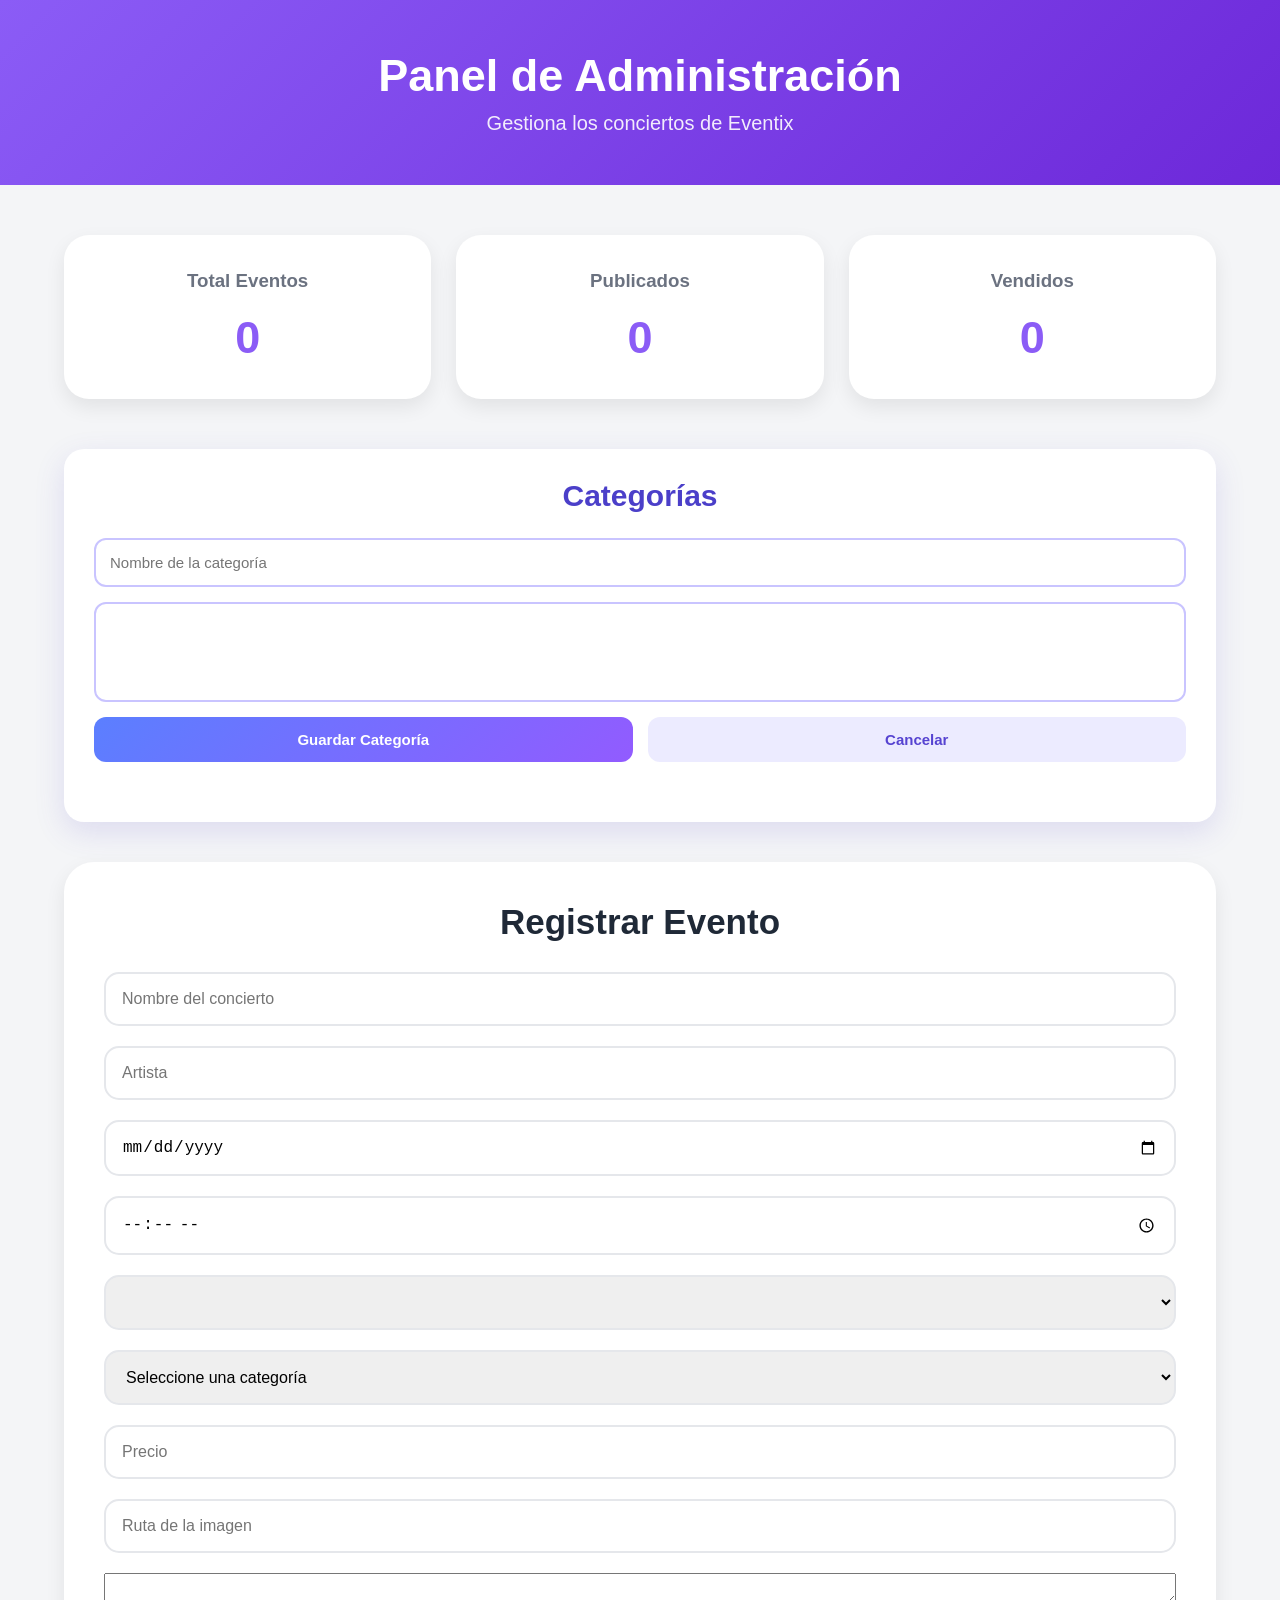
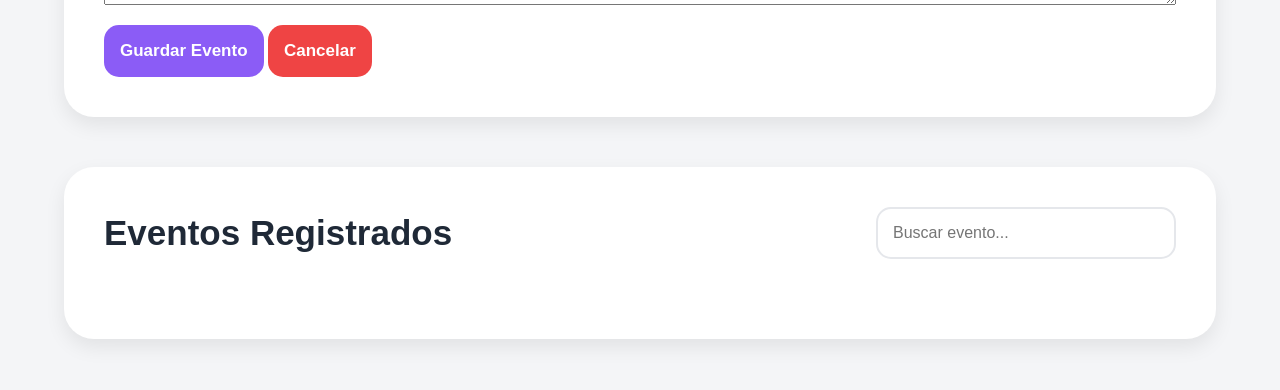
==== admin.html @ 8edb468b "Primer commit para repositorio de evaluacion" ====
<!DOCTYPE html>
<html lang="es">

<head>

    <meta charset="UTF-8">

    <meta
        name="viewport"
        content="width=device-width, initial-scale=1.0">

    <title>Administrador | Eventix</title>

    <link
        rel="stylesheet"
        href="css/styles.css">

</head>

<body>

    <header>

        <h1>Panel de Administración</h1>

        <p>
            Gestiona los conciertos de Eventix
        </p>

    </header>

    <main>

        <!-- ========================= -->
        <!-- DASHBOARD -->
        <!-- ========================= -->

        <section id="dashboard">

            <div class="card-dashboard">

                <h3>Total Eventos</h3>

                <span id="totalEventos">
                    0
                </span>

            </div>

            <div class="card-dashboard">

                <h3>Publicados</h3>

                <span id="eventosPublicados">
                    0
                </span>

            </div>

            <div class="card-dashboard">

                <h3>Vendidos</h3>

                <span id="eventosVendidos">
                    0
                </span>

            </div>

        </section>

        <!-- ========================= -->
        <!-- CATEGORÍAS -->
        <!-- ========================= -->

        <section id="categorias">

            <h2>
                Categorías
            </h2>

            <div class="formCategoria">

                <input
                    type="hidden"
                    id="idCategoria">

                <input
                    type="text"
                    id="nombreCategoria"
                    placeholder="Nombre de la categoría">

                <textarea
                    id="descripcionCategoria"
                    placeholder="Descripción">
                </textarea>

                <div class="accionesCategoria">

                    <button
                        id="btnGuardarCategoria">

                        Guardar Categoría

                    </button>

                    <button
                        id="btnCancelarCategoria">

                        Cancelar

                    </button>

                </div>

            </div>

            <div id="listaCategorias">

            </div>

        </section>

        <!-- ========================= -->
        <!-- EVENTOS -->
        <!-- ========================= -->

        <section id="formulario">

            <h2>

                Registrar Evento

            </h2>

            <input
                type="hidden"
                id="idEvento">

            <input
                type="text"
                id="nombreEvento"
                placeholder="Nombre del concierto">

            <input
                type="text"
                id="artistaEvento"
                placeholder="Artista">

            <input
                type="date"
                id="fechaEvento">

            <input
                type="time"
                id="horaEvento">

            <select id="ciudadEvento"></select>
            
            <select
                id="categoriaEvento">

                <option value="">

                    Seleccione una categoría

                </option>

            </select>

            <input
                type="number"
                id="precioEvento"
                placeholder="Precio">

            <input
                type="text"
                id="imagenEvento"
                placeholder="Ruta de la imagen">

            <textarea
                id="descripcionEvento"
                placeholder="Descripción del concierto">
            </textarea>

            <div class="accionesFormulario">

                <button
                    id="btnGuardarEvento">

                    Guardar Evento

                </button>

                <button
                    id="btnCancelarEdicion">

                    Cancelar

                </button>

            </div>

        </section>

        <!-- ========================= -->
        <!-- BUSCADOR -->
        <!-- ========================= -->

        <section id="eventos">

            <div class="encabezado">

                <h2>

                    Eventos Registrados

                </h2>

                <input
                    type="text"
                    id="buscarEvento"
                    placeholder="Buscar evento...">

            </div>

            <div id="listaEventos">

            </div>

        </section>

    </main>

    <script src="js/categorias.js"></script>

    <script src="js/admin.js"></script>

</body>

</html>
---- css/styles.css ----
/* =======================
    GENERALES
======================= */

* {
    margin: 0;
    padding: 0;
    box-sizing: border-box;
}

body {
    font-family: Arial, Helvetica, sans-serif;
    background: #f3f4f8;
    color: #1f2937;
}

/* =======================
        NAVBAR
======================= */

.navbar {
    background: white;
    height: 80px;

    display: flex;
    justify-content: space-around;
    align-items: center;

    box-shadow: 0 2px 10px rgba(0,0,0,.05);
}

.logo h2 {
    font-size: 38px;
    font-weight: bold;
}

.menu {
    list-style: none;
    display: flex;
    gap: 40px;
}

.menu a {
    text-decoration: none;
    color: #1f2937;
    font-weight: bold;
}

.acciones input {
    border: none;
    background: #f0f0f0;
    border-radius: 30px;
    padding: 12px 20px;
    width: 220px;
}

/* =======================
      PROMOCIONES
======================= */

.promociones {
    width: 90%;
    max-width: 1200px;
    margin: 40px auto;

    display: grid;
    grid-template-columns: repeat(3, 1fr);
    gap: 30px;
}

.promo {
    padding: 40px;
    border-radius: 25px;
    color: white;
}

.promo h3 {
    font-size: 38px;
    margin-bottom: 20px;
}

.promo p {
    font-size: 20px;
}

.morado {
    background: linear-gradient(
        45deg,
        #8b5cf6,
        #6d28d9
    );
}

.azul {
    background: linear-gradient(
        45deg,
        #3b82f6,
        #2563eb
    );
}

.naranja {
    background: linear-gradient(
        45deg,
        #f97316,
        #ea580c
    );
}

/* =======================
          HERO
======================= */

.hero {
    width: 90%;
    max-width: 1200px;
    margin: auto;

    display: grid;
    grid-template-columns: 2fr 1fr;
    gap: 30px;
}

.hero-imagen {
    position: relative;
}

.hero-imagen img {
    width: 100%;
    height: 600px;
    object-fit: cover;
    border-radius: 35px;
}

.hero-info {
    position: absolute;
    left: 40px;
    bottom: 40px;
    color: white;
}

.hero-info span {
    background: rgba(255,255,255,.2);
    padding: 10px 20px;
    border-radius: 30px;
}

.hero-info h1 {
    font-size: 80px;
    margin: 20px 0;
}

.hero-info p {
    font-size: 30px;
    margin-bottom: 25px;
}

.hero-info button {
    border: none;
    background: #8b5cf6;
    color: white;
    padding: 18px 35px;
    border-radius: 20px;
    cursor: pointer;
    font-size: 18px;
}

/* =======================
      EVENTOS LATERALES
======================= */

.eventos-laterales {
    display: flex;
    flex-direction: column;
    gap: 20px;
}

.mini-card {
    background: white;
    padding: 25px;
    border-radius: 25px;

    display: flex;
    gap: 20px;
    align-items: center;

    box-shadow: 0 5px 15px rgba(0,0,0,.05);
}

.mini-card img {
    width: 90px;
    height: 90px;
    object-fit: cover;
    border-radius: 20px;
}

.mini-card h4 {
    font-size: 28px;
    margin-bottom: 10px;
}

.mini-card p {
    color: gray;
}

.mini-card strong {
    color: #8b5cf6;
    font-size: 22px;
}

/* =======================
    PROXIMOS EVENTOS
======================= */

.proximos {
    width: 90%;
    max-width: 1200px;
    margin: 100px auto;
}

.titulo {
    text-align: center;
    margin-bottom: 60px;
}

.titulo h2 {
    font-size: 65px;
}

.contenedor-cards {
    display: grid;
    grid-template-columns:
        repeat(
            auto-fit,
            minmax(280px, 1fr)
        );

    gap: 30px;
}

.card {
    background: white;
    border-radius: 30px;
    overflow: hidden;

    box-shadow: 0 10px 25px rgba(0,0,0,.08);
}

.card img {
    width: 100%;
    height: 220px;
    object-fit: cover;
}

.contenido {
    padding: 25px;
}

.contenido span {
    color: #8b5cf6;
    font-weight: bold;
}

.contenido h3 {
    font-size: 32px;
    margin: 15px 0;
}

.contenido p {
    margin-bottom: 10px;
    color: gray;
}

.contenido h4 {
    font-size: 30px;
    margin: 20px 0;
}

.contenido button {
    width: 100%;
    border: none;
    background: #8b5cf6;
    color: white;
    padding: 15px;
    border-radius: 15px;
    cursor: pointer;
}

/* =======================
        FOOTER
======================= */

footer {
    background: white;
    padding: 50px;

    display: flex;
    justify-content: space-around;
    flex-wrap: wrap;
    gap: 40px;
}

footer h2,
footer h3 {
    margin-bottom: 20px;
}

footer a {
    display: block;
    text-decoration: none;
    color: gray;
    margin-bottom: 10px;
}




/* =======================
        LOGIN
======================= */

.login {
    width: 90%;
    max-width: 450px;
    margin: 100px auto;
    background: white;
    padding: 40px;
    border-radius: 30px;
    box-shadow: 0 10px 30px rgba(0, 0, 0, .08);

    display: flex;
    flex-direction: column;
    gap: 20px;
}

.login h1 {
    text-align: center;
    font-size: 40px;
    color: #1f2937;
    margin-bottom: 20px;
}

.login input {
    width: 100%;
    padding: 16px 20px;

    border: 2px solid #e5e7eb;
    border-radius: 15px;

    font-size: 16px;
    outline: none;

    transition: .3s;
}

.login input:focus {
    border-color: #8b5cf6;
}

.login button {
    background: #8b5cf6;
    color: white;

    border: none;
    border-radius: 15px;

    padding: 16px;
    font-size: 18px;
    font-weight: bold;

    cursor: pointer;
    transition: .3s;
}

.login button:hover {
    background: #7c3aed;
    transform: translateY(-3px);
}




/* =======================
        GENERALES
======================= */

* {
    margin: 0;
    padding: 0;
    box-sizing: border-box;
}

body {
    font-family: Arial, Helvetica, sans-serif;
    background: #f4f5f7;
    color: #1f2937;
}

/* =======================
        HEADER
======================= */

header {
    background: linear-gradient(
        135deg,
        #8b5cf6,
        #6d28d9
    );

    color: white;
    text-align: center;
    padding: 50px 20px;
}

header h1 {
    font-size: 45px;
    margin-bottom: 10px;
}

header p {
    font-size: 20px;
    opacity: .9;
}

/* =======================
        MAIN
======================= */

main {
    width: 90%;
    max-width: 1200px;
    margin: 50px auto;
}

/* =======================
      DASHBOARD
======================= */

#dashboard {
    display: grid;
    grid-template-columns:
        repeat(
            auto-fit,
            minmax(220px, 1fr)
        );

    gap: 25px;
    margin-bottom: 50px;
}

.card-dashboard {
    background: white;
    border-radius: 25px;
    padding: 35px;
    text-align: center;

    box-shadow:
        0 8px 20px
        rgba(0, 0, 0, .08);
}

.card-dashboard h3 {
    color: #6b7280;
    margin-bottom: 20px;
}

.card-dashboard span {
    font-size: 45px;
    font-weight: bold;
    color: #8b5cf6;
}

/* =======================
      FORMULARIO
======================= */

#formulario {
    background: white;
    border-radius: 30px;
    padding: 40px;

    box-shadow:
        0 8px 20px
        rgba(0, 0, 0, .08);

    margin-bottom: 50px;

    display: flex;
    flex-direction: column;
    gap: 20px;
}

#formulario h2 {
    text-align: center;
    margin-bottom: 10px;
    font-size: 35px;
}

#formulario input,
#formulario select {
    width: 100%;
    padding: 16px;

    border: 2px solid #e5e7eb;
    border-radius: 15px;

    font-size: 16px;
    outline: none;

    transition: .3s;
}

#formulario input:focus,
#formulario select:focus {
    border-color: #8b5cf6;
}

#formulario input[type="file"] {
    padding: 12px;
}

/* =======================
        BOTONES
======================= */

#formulario button {
    border: none;
    padding: 16px;
    border-radius: 15px;

    font-size: 17px;
    font-weight: bold;

    cursor: pointer;
    transition: .3s;
}

#btnGuardarEvento {
    background: #8b5cf6;
    color: white;
}

#btnGuardarEvento:hover {
    background: #7c3aed;
}

#btnActualizarEvento {
    background: #2563eb;
    color: white;
}

#btnActualizarEvento:hover {
    background: #1d4ed8;
}

#btnCancelarEdicion {
    background: #ef4444;
    color: white;
}

#btnCancelarEdicion:hover {
    background: #dc2626;
}

/* =======================
      EVENTOS
======================= */

#eventos {
    background: white;
    border-radius: 30px;
    padding: 40px;

    box-shadow:
        0 8px 20px
        rgba(0, 0, 0, .08);
}

.encabezado {
    display: flex;
    justify-content: space-between;
    align-items: center;
    gap: 20px;

    margin-bottom: 40px;
}

.encabezado h2 {
    font-size: 35px;
}

#buscarEvento {
    width: 300px;
    padding: 15px;

    border: 2px solid #e5e7eb;
    border-radius: 15px;

    font-size: 16px;
    outline: none;
}

#buscarEvento:focus {
    border-color: #8b5cf6;
}

/* =======================
      LISTA EVENTOS
======================= */

#listaEventos {
    display: grid;
    grid-template-columns:
        repeat(
            auto-fit,
            minmax(300px, 1fr)
        );

    gap: 30px;
}

.card-evento {
    background: #fafafa;
    border-radius: 25px;
    overflow: hidden;

    box-shadow:
        0 5px 15px
        rgba(0, 0, 0, .06);

    transition: .3s;
}

.card-evento:hover {
    transform: translateY(-5px);
}

.card-evento img {
    width: 100%;
    height: 220px;
    object-fit: cover;
}

.card-contenido {
    padding: 25px;
}

.card-contenido h3 {
    font-size: 28px;
    margin-bottom: 10px;
}

.card-contenido p {
    margin-bottom: 10px;
    color: #6b7280;
}

.card-contenido h4 {
    color: #8b5cf6;
    font-size: 28px;
    margin: 20px 0;
}

/* =======================
  BOTONES DE LAS TARJETAS
======================= */

.acciones-card {
    display: flex;
    gap: 15px;
}

.acciones-card button {
    flex: 1;

    border: none;
    border-radius: 12px;

    padding: 12px;
    cursor: pointer;

    color: white;
    font-weight: bold;
}

.btn-editar {
    background: #2563eb;
}

.btn-eliminar {
    background: #ef4444;
}


/* =======================
  BOTONES DE ELIMINAR Y EDITAR
======================= */

.acciones-card {
    display: flex;
    gap: 10px;
    margin-top: 20px;
}

.acciones-card button {
    flex: 1;
    border: none;
    padding: 12px;
    border-radius: 12px;
    color: white;
    font-weight: bold;
    cursor: pointer;
}

.btn-editar {
    background: #2563eb;
}

.btn-eliminar {
    background: #ef4444;
}






/*=========================
        MODAL
=========================*/

.modal{

    position:fixed;

    inset:0;

    background:rgba(0,0,0,.55);

    display:flex;

    justify-content:center;

    align-items:center;

    z-index:1000;

}

.oculto{

    display:none;

}

.modal-contenido{

    width:500px;

    max-height:650px;

    overflow:auto;

    background:white;

    border-radius:20px;

    padding:25px;

}

.modal-header{

    display:flex;

    justify-content:space-between;

    align-items:center;

    margin-bottom:20px;

}

.modal-header button{

    width:40px;

    height:40px;

    border:none;

    border-radius:50%;

    cursor:pointer;

}

.itemCarrito{

    display:flex;

    gap:15px;

    margin-bottom:20px;

    align-items:center;

}

.itemCarrito img{

    width:80px;

    height:80px;

    object-fit:cover;

    border-radius:12px;

}

.itemInfo{

    flex:1;

}

.itemInfo h4{

    margin-bottom:5px;

}

.itemInfo p{

    color:#666;

}

.btnEliminar{

    background:#ff4d7d;

    color:white;

    border:none;

    padding:8px 15px;

    border-radius:10px;

    cursor:pointer;

}

.totalCarrito{

    border-top:1px solid #ddd;

    margin-top:20px;

    padding-top:20px;

}

#formularioCompra{

    margin-top:25px;

    border-top:1px solid #ddd;

    padding-top:20px;

}

#formularioCompra h3{

    margin-bottom:15px;

}

#formularioCompra input{

    margin-bottom:12px;

}

#confirmarCompra{

    width:100%;

}


/*========================================
            CATEGORÍAS
========================================*/

#categorias{

    margin:40px 0;

    padding:30px;

    background:#ffffff;

    border-radius:20px;

    box-shadow:0 10px 30px rgba(85,75,200,.15);

}

#categorias h2{

    color:#4b3fc9;

    margin-bottom:25px;

    text-align:center;

    font-size:30px;

}

/*==========================
      FORMULARIO
==========================*/

.formCategoria{

    display:flex;

    flex-direction:column;

    gap:15px;

}

.formCategoria input,

.formCategoria textarea{

    padding:14px;

    border:2px solid #c9c4ff;

    border-radius:12px;

    outline:none;

    font-size:15px;

    transition:.3s;

}

.formCategoria textarea{

    resize:none;

    min-height:100px;

}

.formCategoria input:focus,

.formCategoria textarea:focus{

    border-color:#7b5cff;

    box-shadow:0 0 10px rgba(123,92,255,.25);

}

/*==========================
        BOTONES
==========================*/

.accionesCategoria{

    display:flex;

    gap:15px;

}

.accionesCategoria button{

    flex:1;

    padding:14px;

    border:none;

    border-radius:12px;

    font-size:15px;

    font-weight:bold;

    cursor:pointer;

    transition:.3s;

}

#btnGuardarCategoria{

    background:linear-gradient(135deg,#5b7fff,#925bff);

    color:white;

}

#btnGuardarCategoria:hover{

    transform:translateY(-2px);

    box-shadow:0 8px 18px rgba(91,127,255,.35);

}

#btnCancelarCategoria{

    background:#ecebff;

    color:#5643d1;

}

#btnCancelarCategoria:hover{

    background:#ddd9ff;

}

/*==========================
     LISTA CATEGORÍAS
==========================*/

#listaCategorias{

    margin-top:30px;

    display:flex;

    flex-direction:column;

    gap:15px;

}

/*==========================
      CARD
==========================*/

.cardCategoria{

    display:flex;

    justify-content:space-between;

    align-items:center;

    padding:18px 20px;

    background:linear-gradient(
        135deg,
        #f7f6ff,
        #eef3ff
    );

    border-left:6px solid #7b5cff;

    border-radius:15px;

    transition:.3s;

}

.cardCategoria:hover{

    transform:translateY(-3px);

    box-shadow:0 10px 25px rgba(95,80,255,.15);

}

.cardCategoria h3{

    color:#4b3fc9;

    margin-bottom:5px;

}

.cardCategoria p{

    color:#666;

    font-size:14px;

}

/*==========================
   BOTONES DE LA CARD
==========================*/

.cardCategoria .accionesCategoria{

    display:flex;

    gap:10px;

}

.editarCategoria{

    background:#5b7fff;

    color:white;

    border:none;

    padding:10px 16px;

    border-radius:10px;

    cursor:pointer;

    transition:.3s;

}

.editarCategoria:hover{

    background:#4666e8;

}

.eliminarCategoria{

    background:#e74c8b;

    color:white;

    border:none;

    padding:10px 16px;

    border-radius:10px;

    cursor:pointer;

    transition:.3s;

}

.eliminarCategoria:hover{

    background:#cf3373;

}


.btnCarrito{

    display:flex;

    align-items:center;

    gap:8px;

    padding:10px 18px;

    border:none;

    border-radius:10px;

    background:#6C63FF;

    color:white;

    cursor:pointer;

    font-size:18px;

    font-weight:bold;

    transition:.3s;

}

.btnCarrito:hover{

    background:#8A2BE2;

}

#contadorCarrito{

    background:white;

    color:#6C63FF;

    width:22px;

    height:22px;

    border-radius:50%;

    display:flex;

    justify-content:center;

    align-items:center;

    font-size:13px;

    font-weight:bold;

}
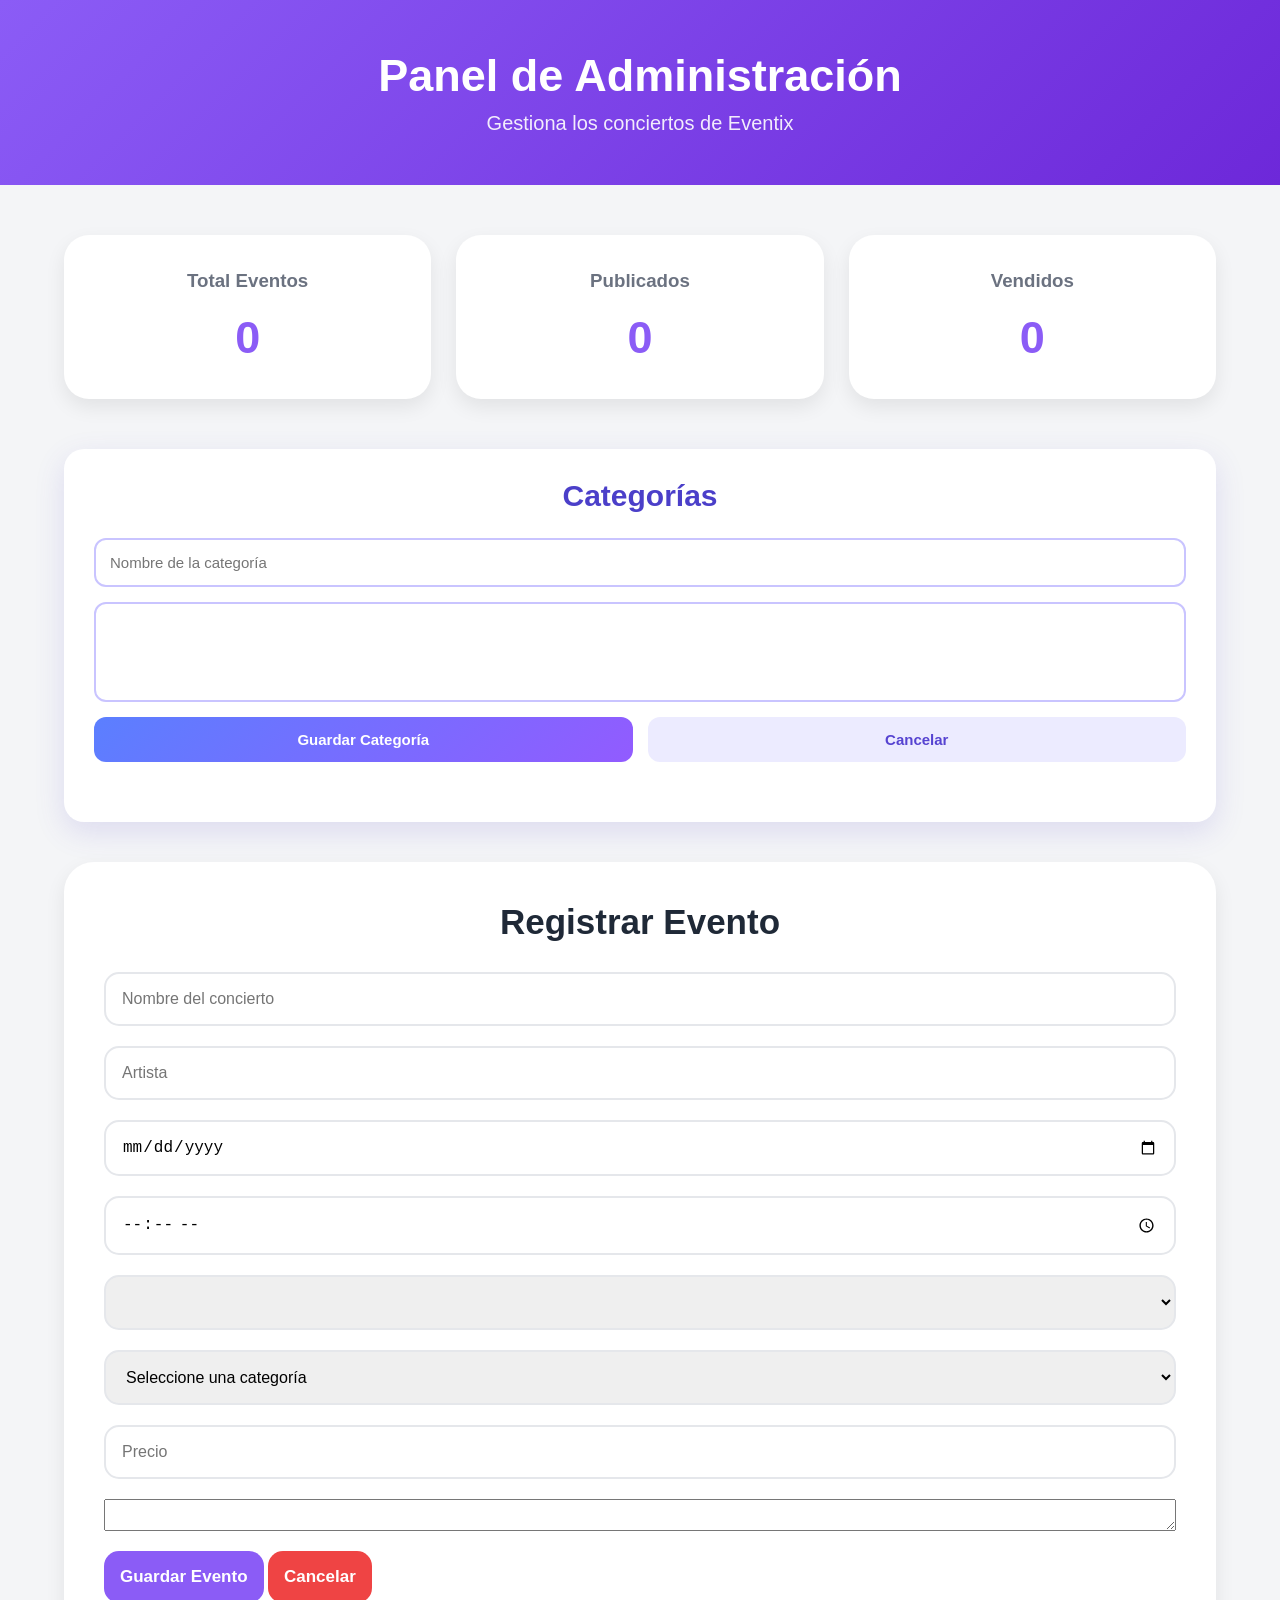
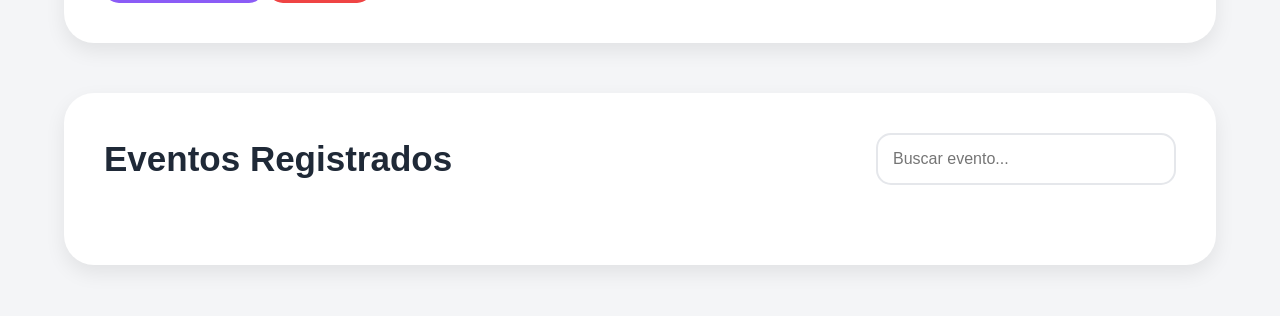
==== commit 45584397: "comiitr" ====
--- a/admin.html
+++ b/admin.html
@@ -173,10 +173,6 @@
                 id="precioEvento"
                 placeholder="Precio">
 
-            <input
-                type="text"
-                id="imagenEvento"
-                placeholder="Ruta de la imagen">
 
             <textarea
                 id="descripcionEvento"
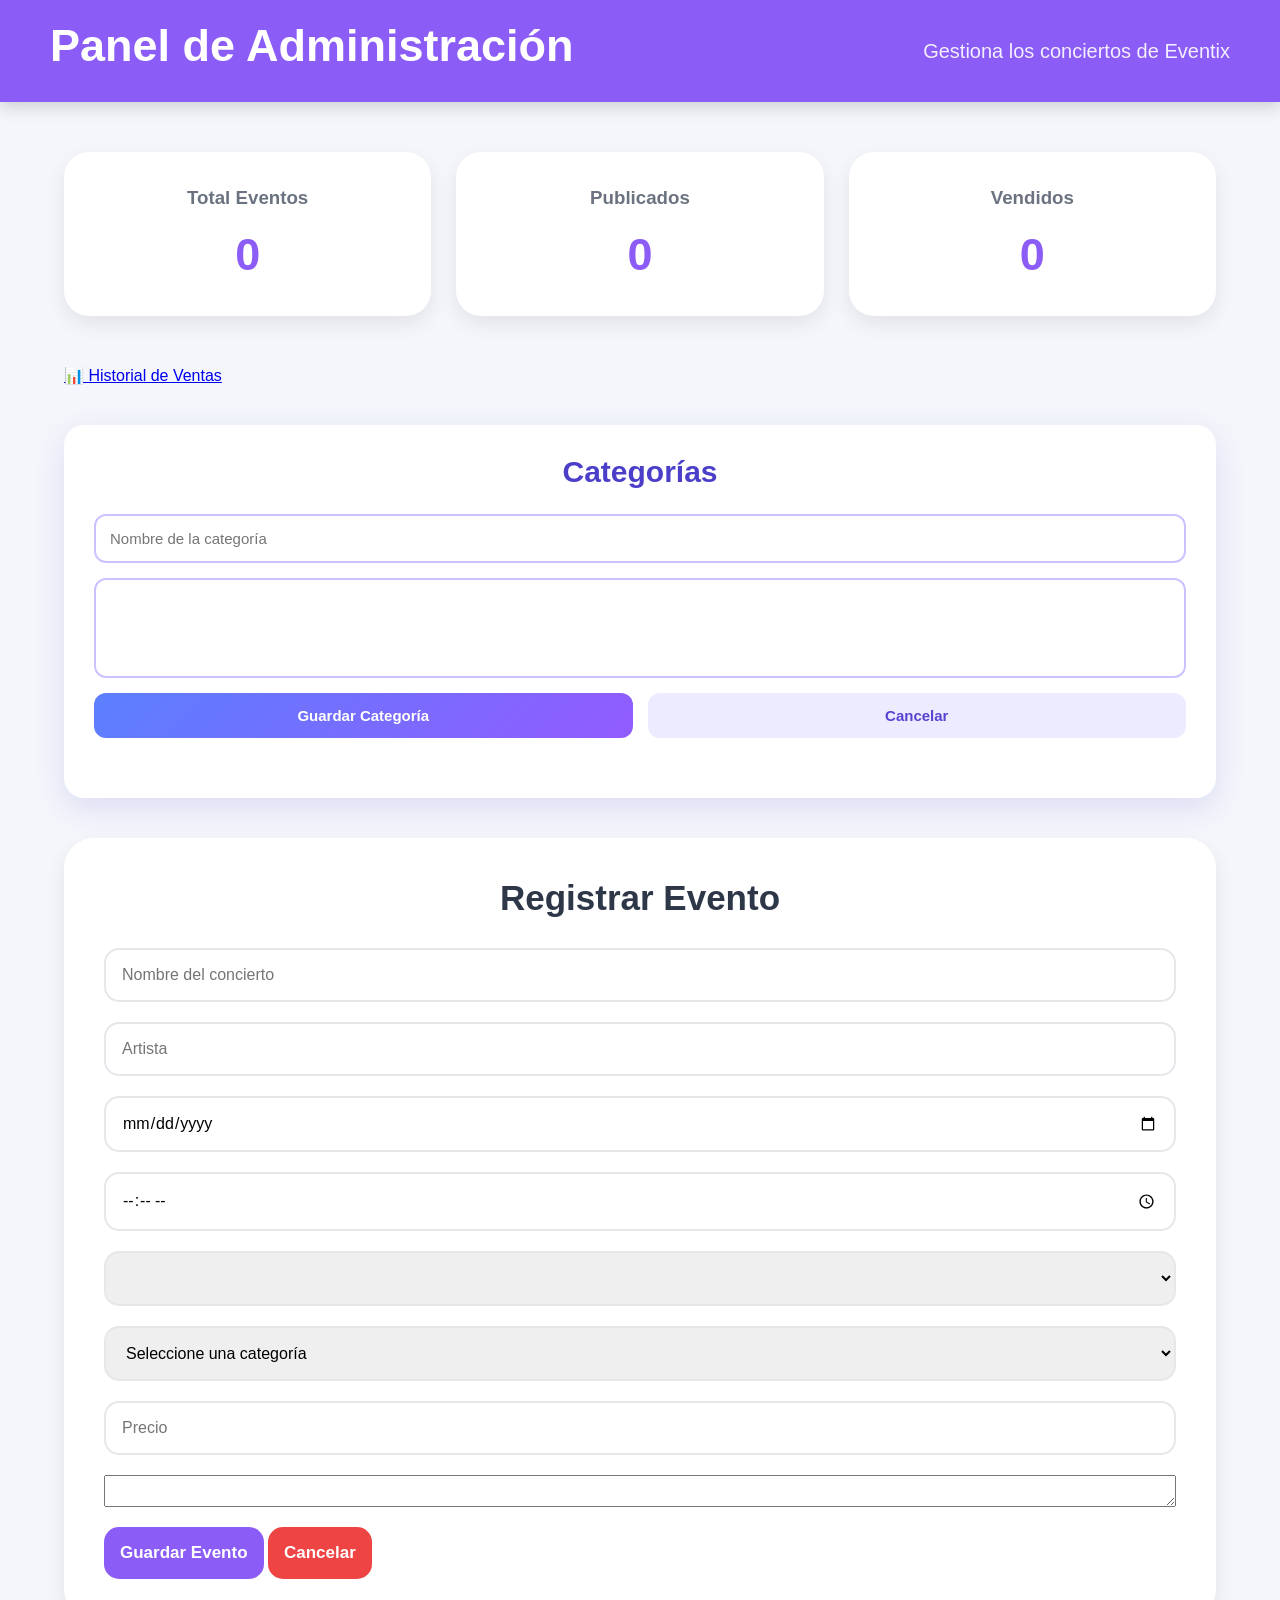
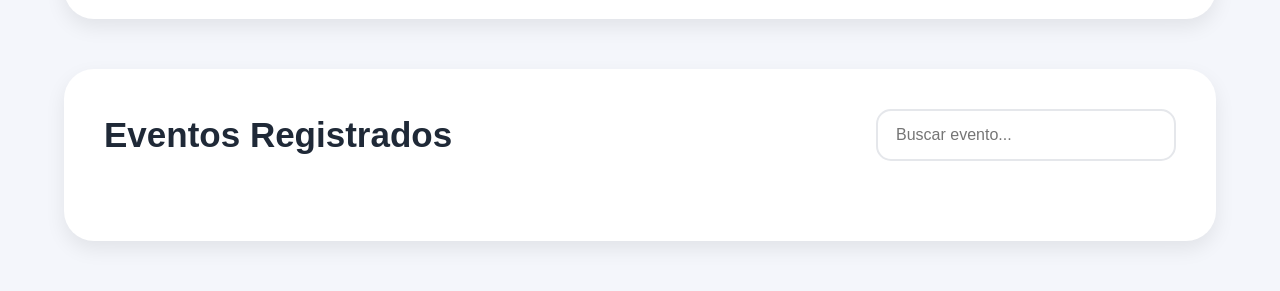
==== commit c97871fd: "commit hoy" ====
--- a/admin.html
+++ b/admin.html
@@ -68,6 +68,11 @@
             </div>
 
         </section>
+        <a href="historia-ventas.html" class="btnHistorial">
+
+            📊 Historial de Ventas
+        
+        </a>
 
         <!-- ========================= -->
         <!-- CATEGORÍAS -->
@@ -232,6 +237,8 @@
 
     <script src="js/admin.js"></script>
 
+    <script type="module" src="js/historia-ventas.js"></script>
+
 </body>
 
 </html>
--- a/css/styles.css
+++ b/css/styles.css
@@ -563,164 +563,254 @@
 }
 
 /* =======================
-      EVENTOS
-======================= */
-
-#eventos {
-    background: white;
-    border-radius: 30px;
-    padding: 40px;
-
-    box-shadow:
-        0 8px 20px
-        rgba(0, 0, 0, .08);
-}
-
-.encabezado {
-    display: flex;
-    justify-content: space-between;
-    align-items: center;
-    gap: 20px;
-
-    margin-bottom: 40px;
-}
-
-.encabezado h2 {
-    font-size: 35px;
-}
-
-#buscarEvento {
-    width: 300px;
-    padding: 15px;
-
-    border: 2px solid #e5e7eb;
-    border-radius: 15px;
-
-    font-size: 16px;
-    outline: none;
-}
-
-#buscarEvento:focus {
-    border-color: #8b5cf6;
+        EVENTOS
+======================= */
+
+#eventos{
+    background:#fff;
+    border-radius:30px;
+    padding:40px;
+    box-shadow:0 8px 20px rgba(0,0,0,.08);
+}
+
+/* =======================
+      ENCABEZADO
+======================= */
+
+.encabezado{
+    display:flex;
+    justify-content:space-between;
+    align-items:center;
+    gap:20px;
+    margin-bottom:40px;
+    flex-wrap:wrap;
+}
+
+.encabezado h2{
+    font-size:35px;
+    color:#1f2937;
+}
+
+#buscarEvento{
+    width:300px;
+    padding:15px 18px;
+    border:2px solid #e5e7eb;
+    border-radius:15px;
+    font-size:16px;
+    outline:none;
+    transition:.3s;
+}
+
+#buscarEvento:focus{
+    border-color:#8b5cf6;
 }
 
 /* =======================
       LISTA EVENTOS
 ======================= */
 
-#listaEventos {
-    display: grid;
+#listaEventos{
+
+    display:grid;
+
     grid-template-columns:
-        repeat(
-            auto-fit,
-            minmax(300px, 1fr)
-        );
-
-    gap: 30px;
-}
-
-.card-evento {
-    background: #fafafa;
-    border-radius: 25px;
-    overflow: hidden;
-
-    box-shadow:
-        0 5px 15px
-        rgba(0, 0, 0, .06);
-
-    transition: .3s;
-}
-
-.card-evento:hover {
-    transform: translateY(-5px);
-}
-
-.card-evento img {
-    width: 100%;
-    height: 220px;
-    object-fit: cover;
-}
-
-.card-contenido {
-    padding: 25px;
-}
-
-.card-contenido h3 {
-    font-size: 28px;
-    margin-bottom: 10px;
-}
-
-.card-contenido p {
-    margin-bottom: 10px;
-    color: #6b7280;
-}
-
-.card-contenido h4 {
-    color: #8b5cf6;
-    font-size: 28px;
-    margin: 20px 0;
-}
-
-/* =======================
-  BOTONES DE LAS TARJETAS
-======================= */
-
-.acciones-card {
-    display: flex;
-    gap: 15px;
-}
-
-.acciones-card button {
-    flex: 1;
-
-    border: none;
-    border-radius: 12px;
-
-    padding: 12px;
-    cursor: pointer;
-
-    color: white;
-    font-weight: bold;
-}
-
-.btn-editar {
-    background: #2563eb;
-}
-
-.btn-eliminar {
-    background: #ef4444;
-}
-
-
-/* =======================
-  BOTONES DE ELIMINAR Y EDITAR
-======================= */
-
-.acciones-card {
-    display: flex;
-    gap: 10px;
-    margin-top: 20px;
-}
-
-.acciones-card button {
-    flex: 1;
-    border: none;
-    padding: 12px;
-    border-radius: 12px;
-    color: white;
-    font-weight: bold;
-    cursor: pointer;
-}
-
-.btn-editar {
-    background: #2563eb;
-}
-
-.btn-eliminar {
-    background: #ef4444;
-}
-
-
+    repeat(auto-fit,minmax(330px,1fr));
+
+    gap:30px;
+
+}
+
+/* =======================
+        TARJETA
+======================= */
+
+.cardEvento{
+
+    background:#fff;
+
+    border-radius:22px;
+
+    overflow:hidden;
+
+    box-shadow:0 10px 25px rgba(0,0,0,.08);
+
+    transition:.3s;
+
+    display:flex;
+
+    flex-direction:column;
+
+}
+
+.cardEvento:hover{
+
+    transform:translateY(-8px);
+
+    box-shadow:0 15px 35px rgba(0,0,0,.15);
+
+}
+
+/* =======================
+        IMAGEN
+======================= */
+
+.cardEvento img{
+
+    width:100%;
+
+    height:250px;
+
+    object-fit:cover;
+
+    display:block;
+
+    background:#ececec;
+
+}
+
+/* =======================
+      INFORMACIÓN
+======================= */
+
+.infoEvento{
+
+    padding:25px;
+
+    display:flex;
+
+    flex-direction:column;
+
+    gap:8px;
+
+}
+
+.infoEvento h3{
+
+    font-size:28px;
+
+    color:#111827;
+
+    margin-bottom:10px;
+
+}
+
+.infoEvento p{
+
+    margin:0;
+
+    color:#6b7280;
+
+    font-size:15px;
+
+    line-height:1.5;
+
+}
+
+.infoEvento strong{
+
+    color:#111827;
+
+}
+
+/* Estado */
+
+.infoEvento p:last-of-type{
+
+    font-weight:bold;
+
+}
+
+/* =======================
+        BOTONES
+======================= */
+
+.accionesEvento{
+
+    display:grid;
+
+    grid-template-columns:repeat(2,1fr);
+
+    gap:10px;
+
+    margin-top:20px;
+
+}
+
+.accionesEvento button{
+
+    border:none;
+
+    padding:12px;
+
+    border-radius:12px;
+
+    color:#fff;
+
+    font-size:14px;
+
+    font-weight:600;
+
+    cursor:pointer;
+
+    transition:.25s;
+
+}
+
+/* EDITAR */
+
+.editarEvento{
+
+    background:#3b82f6;
+
+}
+
+.editarEvento:hover{
+
+    background:#2563eb;
+
+}
+
+/* ELIMINAR */
+
+.eliminarEvento{
+
+    background:#ef4444;
+
+}
+
+.eliminarEvento:hover{
+
+    background:#dc2626;
+
+}
+
+/* PUBLICAR */
+
+.publicarEvento{
+
+    background:#8b5cf6;
+
+}
+
+.publicarEvento:hover{
+
+    background:#7c3aed;
+
+}
+
+/* IMAGEN */
+
+.imagenEvento{
+
+    background:#10b981;
+
+}
+
+.imagenEvento:hover{
+
+    background:#059669;
+
+}
 
 
 
@@ -1221,3 +1311,576 @@
 
 }
 
+
+/*=====================================================
+            HISTORIAL DE VENTAS
+=====================================================*/
+
+#ventas{
+
+    background:#ffffff;
+
+    padding:35px;
+
+    border-radius:20px;
+
+    box-shadow:0 8px 20px rgba(0,0,0,.08);
+
+}
+
+.encabezadoVentas{
+
+    display:flex;
+
+    justify-content:space-between;
+
+    align-items:center;
+
+    margin-bottom:25px;
+
+}
+
+.encabezadoVentas h2{
+
+    color:#7c3aed;
+
+    font-size:34px;
+
+    font-weight:700;
+
+}
+
+#buscarVenta{
+
+    width:320px;
+
+    padding:12px 18px;
+
+    border:2px solid #ddd;
+
+    border-radius:12px;
+
+    outline:none;
+
+    font-size:15px;
+
+}
+
+#buscarVenta:focus{
+
+    border-color:#7c3aed;
+
+}
+
+/*=====================================================
+                TABLA
+=====================================================*/
+
+.contenedorTabla{
+
+    overflow-x:auto;
+
+    border-radius:15px;
+
+}
+
+.tablaVentas{
+
+    width:100%;
+
+    border-collapse:collapse;
+
+    background:white;
+
+    min-width:1100px;
+
+}
+
+.tablaVentas thead{
+
+    background:#7c3aed;
+
+    color:white;
+
+}
+
+.tablaVentas thead th{
+
+    padding:18px;
+
+    text-align:left;
+
+    font-size:15px;
+
+    font-weight:bold;
+
+}
+
+.tablaVentas tbody tr{
+
+    border-bottom:1px solid #ececec;
+
+    transition:.2s;
+
+}
+
+.tablaVentas tbody tr:nth-child(even){
+
+    background:#fafafa;
+
+}
+
+.tablaVentas tbody tr:hover{
+
+    background:#ede9fe;
+
+}
+
+.tablaVentas td{
+
+    padding:15px;
+
+    color:#444;
+
+    font-size:14px;
+
+}
+
+/*=====================================================
+            ESTADOS
+=====================================================*/
+
+.estadoPagado{
+
+    background:#dcfce7;
+
+    color:#166534;
+
+    padding:6px 14px;
+
+    border-radius:20px;
+
+    font-size:13px;
+
+    font-weight:bold;
+
+}
+
+.estadoPendiente{
+
+    background:#fee2e2;
+
+    color:#991b1b;
+
+    padding:6px 14px;
+
+    border-radius:20px;
+
+    font-size:13px;
+
+    font-weight:bold;
+
+}
+
+/*=====================================================
+            BOTONES
+=====================================================*/
+
+.btnVer{
+
+    background:#2563eb;
+
+    color:white;
+
+    border:none;
+
+    padding:8px 15px;
+
+    border-radius:10px;
+
+    cursor:pointer;
+
+    transition:.3s;
+
+}
+
+.btnVer:hover{
+
+    background:#1d4ed8;
+
+}
+
+.btnEliminarVenta{
+
+    background:#ef4444;
+
+    color:white;
+
+    border:none;
+
+    padding:8px 15px;
+
+    border-radius:10px;
+
+    cursor:pointer;
+
+    transition:.3s;
+
+}
+
+.btnEliminarVenta:hover{
+
+    background:#dc2626;
+
+}
+
+/*=====================================================
+            DASHBOARD
+=====================================================*/
+
+#dashboardVentas{
+
+    display:grid;
+
+    grid-template-columns:repeat(3,1fr);
+
+    gap:25px;
+
+    margin-bottom:35px;
+
+}
+
+.cardDashboard{
+
+    background:white;
+
+    border-left:8px solid #7c3aed;
+
+    border-radius:18px;
+
+    padding:25px;
+
+    box-shadow:0 5px 15px rgba(0,0,0,.08);
+
+}
+
+.cardDashboard h3{
+
+    color:#777;
+
+    font-size:17px;
+
+    margin-bottom:12px;
+
+}
+
+.cardDashboard span{
+
+    font-size:34px;
+
+    font-weight:bold;
+
+    color:#7c3aed;
+
+}
+
+
+/*=====================================================
+            Historial de ventas
+=====================================================*/
+
+
+
+/*=====================================================
+                    GENERAL
+=====================================================*/
+
+*{
+    margin:0;
+    padding:0;
+    box-sizing:border-box;
+    font-family:"Poppins",sans-serif;
+}
+
+body{
+    background:#f4f6fb;
+    color:#2d3748;
+}
+
+/*=====================================================
+                    HEADER
+=====================================================*/
+
+header{
+
+    background:#8b5cf6;
+    color:white;
+
+    display:flex;
+    justify-content:space-between;
+    align-items:center;
+
+    padding:20px 50px;
+
+    box-shadow:0 6px 15px rgba(0,0,0,.15);
+
+}
+
+.logo{
+
+    display:flex;
+    align-items:center;
+    gap:12px;
+
+}
+
+.logo i{
+
+    font-size:30px;
+
+}
+
+.logo h2{
+
+    font-size:28px;
+    font-weight:700;
+
+}
+
+nav a{
+
+    color:white;
+    text-decoration:none;
+
+    padding:12px 20px;
+
+    border:2px solid rgba(255,255,255,.3);
+
+    border-radius:12px;
+
+    transition:.3s;
+
+    font-weight:600;
+
+}
+
+nav a:hover{
+
+    background:white;
+    color:#8b5cf6;
+
+}
+
+/*=====================================================
+                    CONTENEDOR
+=====================================================*/
+
+.historial{
+
+    width:95%;
+    max-width:1300px;
+
+    margin:40px auto;
+
+}
+
+/*=====================================================
+                    TITULO
+=====================================================*/
+
+.titulo{
+
+    text-align:center;
+
+    margin-bottom:35px;
+
+}
+
+.titulo h1{
+
+    font-size:42px;
+    color:#8b5cf6;
+
+}
+
+.titulo p{
+
+    color:#6b7280;
+    font-size:18px;
+
+    margin-top:10px;
+
+}
+
+/*=====================================================
+                    BUSCADOR
+=====================================================*/
+
+.busqueda{
+
+    display:flex;
+    justify-content:center;
+
+    margin-bottom:35px;
+
+}
+
+#buscarVenta{
+
+    width:500px;
+    max-width:100%;
+
+    padding:15px 20px;
+
+    border:none;
+    border-radius:15px;
+
+    background:white;
+
+    box-shadow:0 5px 15px rgba(0,0,0,.08);
+
+    outline:none;
+
+    font-size:16px;
+
+}
+
+#buscarVenta:focus{
+
+    border:2px solid #8b5cf6;
+
+}
+
+/*=====================================================
+                    LISTA
+=====================================================*/
+
+#listaVentas{
+
+    display:grid;
+
+    grid-template-columns:
+
+        repeat(auto-fit,minmax(420px,1fr));
+
+    gap:30px;
+
+}
+
+/*=====================================================
+                    TARJETA
+=====================================================*/
+
+.cardVenta{
+
+    background:white;
+
+    border-radius:22px;
+
+    overflow:hidden;
+
+    box-shadow:0 10px 25px rgba(0,0,0,.08);
+
+    transition:.3s;
+
+}
+
+.cardVenta:hover{
+
+    transform:translateY(-8px);
+
+}
+
+/*=====================================================
+            TITULO TARJETA
+=====================================================*/
+
+.tituloVenta{
+
+    background:linear-gradient(
+
+        135deg,
+
+        #8b5cf6,
+
+        #6d28d9
+
+    );
+
+    color:white;
+
+    padding:20px;
+
+}
+
+.tituloVenta h2{
+
+    font-size:25px;
+
+}
+
+/*=====================================================
+            INFORMACION
+=====================================================*/
+
+.datosVenta{
+
+    padding:25px;
+
+}
+
+.datosVenta p{
+
+    display:flex;
+    justify-content:space-between;
+
+    margin:12px 0;
+
+    padding-bottom:10px;
+
+    border-bottom:1px solid #ececec;
+
+    color:#4b5563;
+
+    font-size:15px;
+
+}
+
+.datosVenta strong{
+
+    color:#111827;
+
+}
+
+/*=====================================================
+            TOTAL
+=====================================================*/
+
+.datosVenta p:last-child{
+
+    border:none;
+
+}
+
+/*=====================================================
+            SIN VENTAS
+=====================================================*/
+
+.sinVentas{
+
+    background:white;
+
+    padding:70px;
+
+    text-align:center;
+
+    border-radius:20px;
+
+    color:#8b5cf6;
+
+    font-size:22px;
+
+    box-shadow:0 10px 25px rgba(0,0,0,.08);
+
+}
+
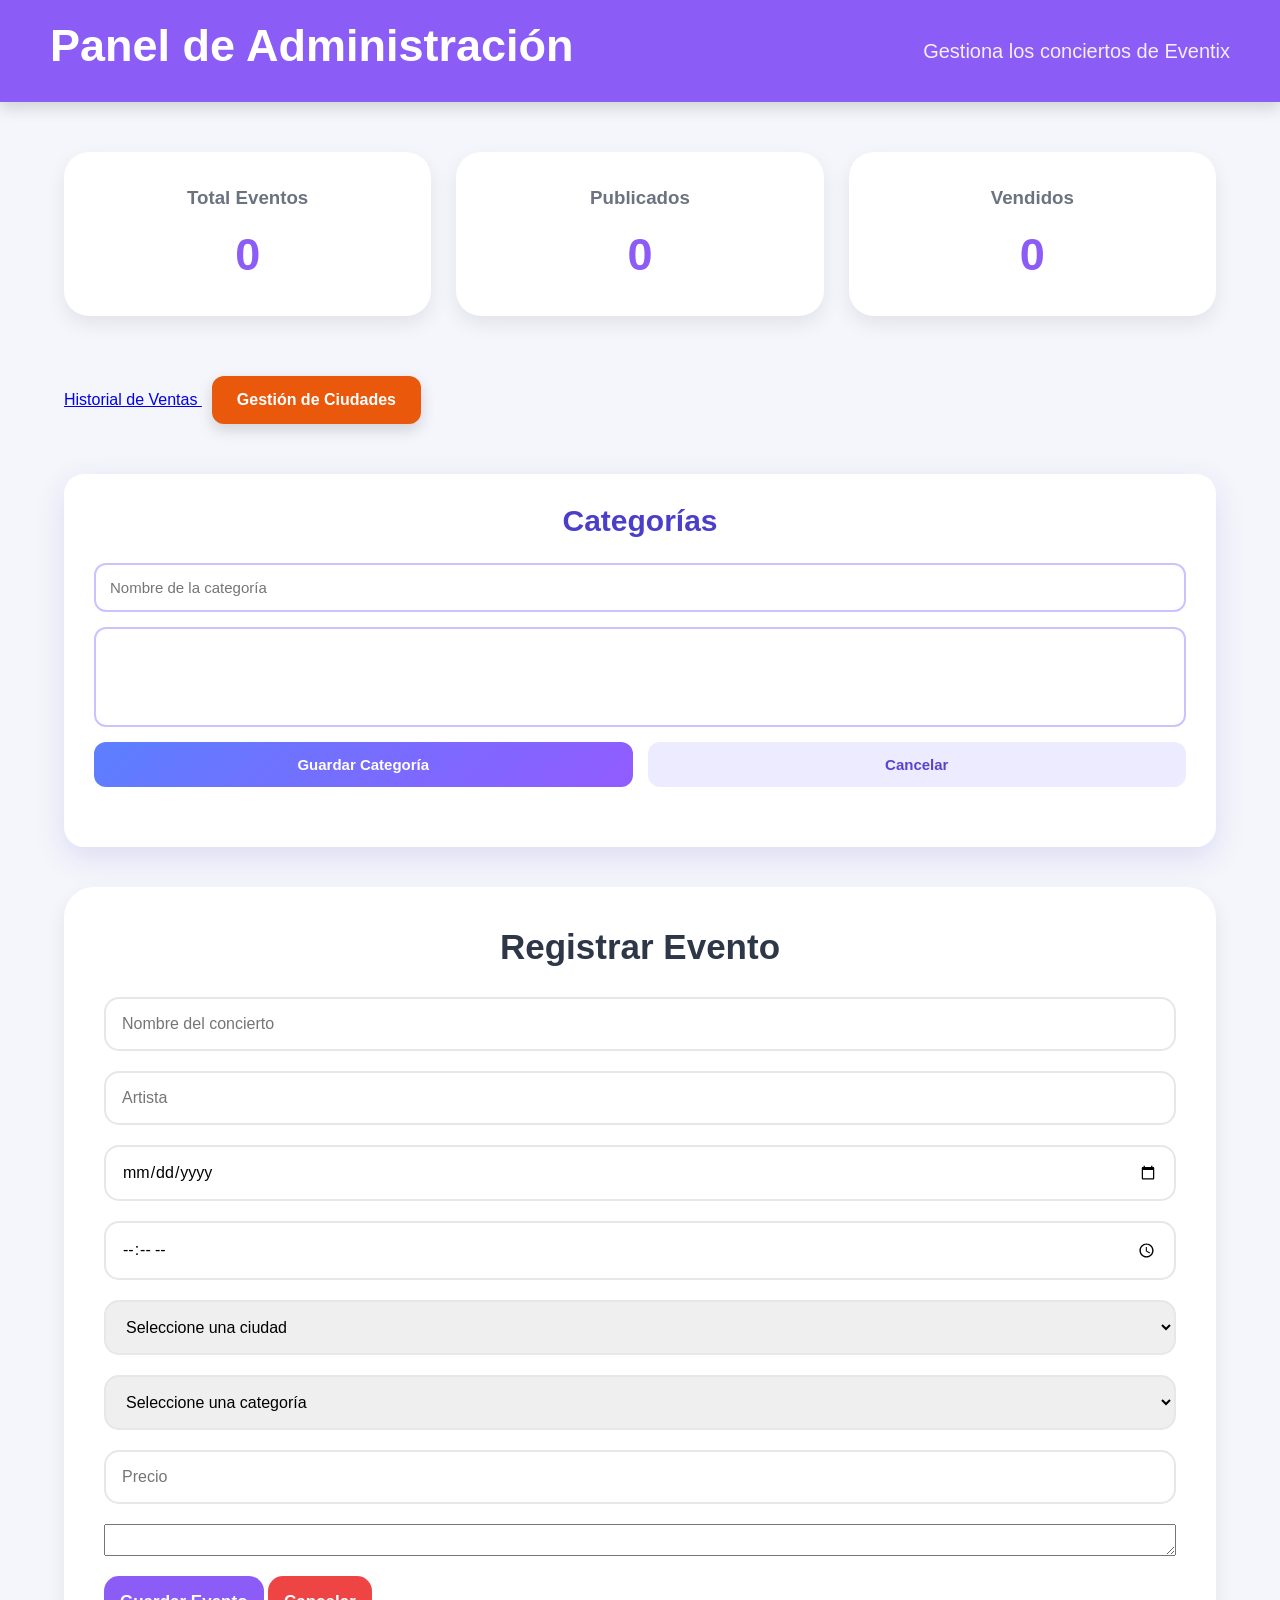
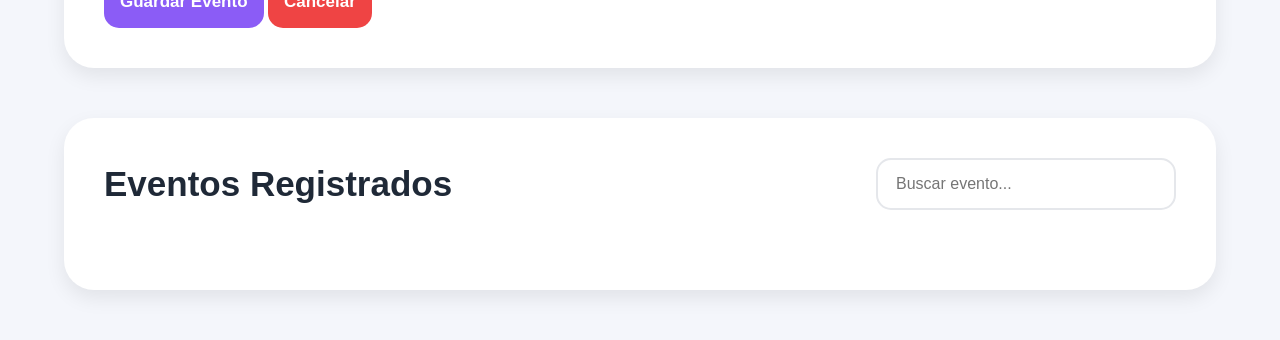
==== commit 56d2f145: "commit evaluacion viernes" ====
--- a/admin.html
+++ b/admin.html
@@ -70,8 +70,14 @@
         </section>
         <a href="historia-ventas.html" class="btnHistorial">
 
-            📊 Historial de Ventas
+            Historial de Ventas
+
+        </a>
         
+        <a href="html/ciudades.html" class="btnCiudades">
+            
+            Gestión de Ciudades
+
         </a>
 
         <!-- ========================= -->
--- a/css/styles.css
+++ b/css/styles.css
@@ -1884,3 +1884,121 @@
 
 }
 
+
+
+
+/*=====================================================
+            BOTÓN BUZÓN DE SUGERENCIAS
+=====================================================*/
+
+.btnSugerencias{
+
+    display: inline-block;
+
+    padding: 15px 25px;
+
+    margin: 10px;
+
+    background: #2563eb;
+
+    color: white;
+
+    text-decoration: none;
+
+    font-weight: bold;
+
+    border-radius: 12px;
+
+    transition: .3s;
+
+    box-shadow:
+        0 6px 15px
+        rgba(0,0,0,.15);
+
+}
+
+.btnSugerencias:hover{
+
+    background: #1d4ed8;
+
+    transform: translateY(-3px);
+
+}
+
+
+/*=====================================================
+            BOTÓN REPORTE DE VENTAS
+=====================================================*/
+
+.btnReporte{
+
+    display: inline-block;
+
+    padding: 15px 25px;
+
+    margin: 10px;
+
+    background: #16a34a;
+
+    color: white;
+
+    text-decoration: none;
+
+    font-weight: bold;
+
+    border-radius: 12px;
+
+    transition: .3s;
+
+    box-shadow:
+        0 6px 15px
+        rgba(0,0,0,.15);
+
+}
+
+.btnReporte:hover{
+
+    background: #15803d;
+
+    transform: translateY(-3px);
+
+}
+
+
+/*=====================================================
+            BOTÓN GESTIÓN DE CIUDADES
+=====================================================*/
+
+.btnCiudades{
+
+    display: inline-block;
+
+    padding: 15px 25px;
+
+    margin: 10px;
+
+    background: #ea580c;
+
+    color: white;
+
+    text-decoration: none;
+
+    font-weight: bold;
+
+    border-radius: 12px;
+
+    transition: .3s;
+
+    box-shadow:
+        0 6px 15px
+        rgba(0,0,0,.15);
+
+}
+
+.btnCiudades:hover{
+
+    background: #c2410c;
+
+    transform: translateY(-3px);
+
+}
